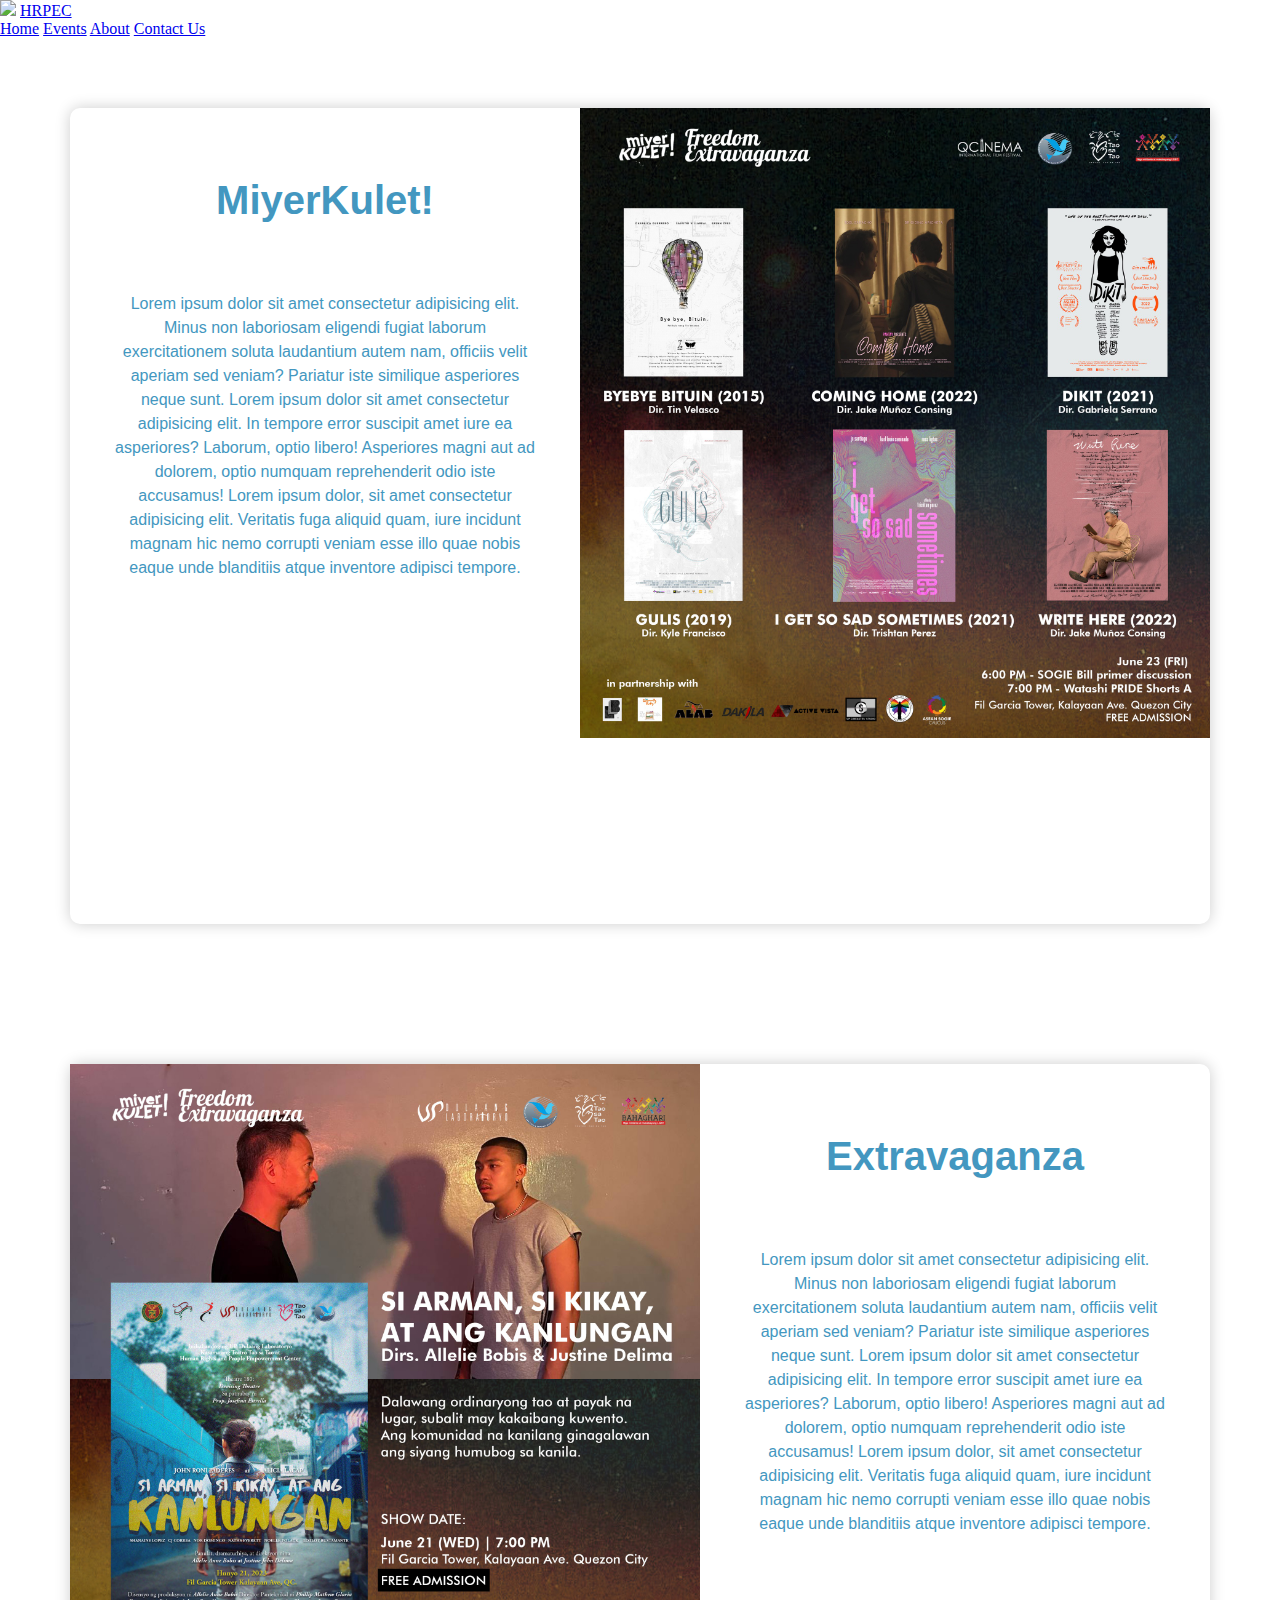
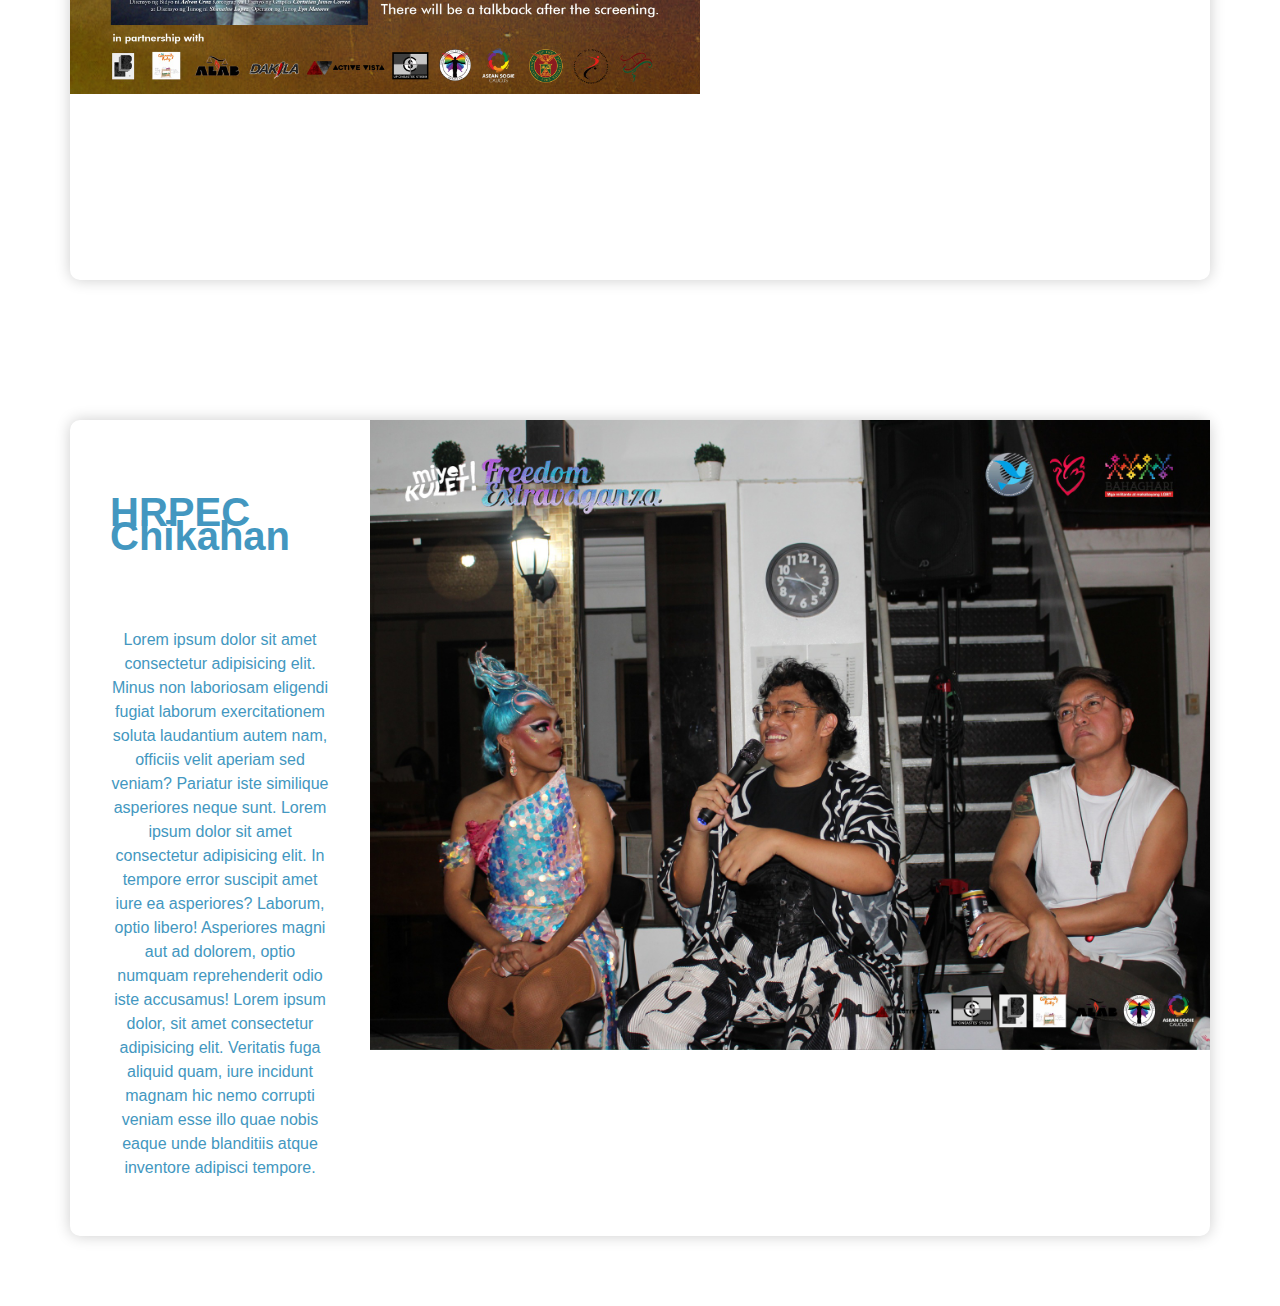
==== events.html @ 7d195649 "." ====
<!DOCTYPE html>
<html lang="en">
<head>

  <link rel="icon" type="jpg" href="header-images/hrpec-logo.jpg">
  <link rel="stylesheet" href="CSS/events.css">
  <link rel="stylesheet" href="CSS/header.css">

  <meta charset="UTF-8">
  <meta http-equiv="X-UA-Compatible" content="IE=edge">
  <meta name="viewport" content="width=device-width, initial-scale=1.0">
  <title>HRPEC-Events.com</title>
</head>
<body>
  <div class="header">
    <div class="left-header">
      <img class="hrpec-logo" src="header-images/hrpec-logo.jpg">
      <a class="hrpec-text" href="#top">HRPEC</a>
    </div>
    <div class="right-side-header">
      <a href="index.html" target="_self">Home</a>
      <a href="events.html" target="_self">Events</a>
      <a href="#footer-content" target="_self">About</a>
      <a href="#footer-content" target="_self">Contact Us</a>
    </div>
  </div>

  <div>
    <div class="events-content-grid">

      <div class="miyerkulet-content">
        <div>
          <p class="miyerkulet-text">MiyerKulet!</p>
        <p class="miyerkulet-info">
          Lorem ipsum dolor sit amet consectetur adipisicing elit. Minus non laboriosam eligendi fugiat laborum exercitationem soluta laudantium autem nam, officiis velit aperiam sed veniam? Pariatur iste similique asperiores neque sunt.
          Lorem ipsum dolor sit amet consectetur adipisicing elit. In tempore error suscipit amet iure ea asperiores? Laborum, optio libero! Asperiores magni aut ad dolorem, optio numquam reprehenderit odio iste accusamus!
          Lorem ipsum dolor, sit amet consectetur adipisicing elit. Veritatis fuga aliquid quam, iure incidunt magnam hic nemo corrupti veniam esse illo quae nobis eaque unde blanditiis atque inventore adipisci tempore.
        </p>
        </div>
        <img class="miyerkulet-image" src="stock-image2.jpg">
      </div>
  
      <div class="miyerkulet-content">
        <img class="miyerkulet-image" src="stock-image3.jpg">
        <div>
          <p class="miyerkulet-text">Extravaganza</p>
        <p class="miyerkulet-info">
          Lorem ipsum dolor sit amet consectetur adipisicing elit. Minus non laboriosam eligendi fugiat laborum exercitationem soluta laudantium autem nam, officiis velit aperiam sed veniam? Pariatur iste similique asperiores neque sunt.
          Lorem ipsum dolor sit amet consectetur adipisicing elit. In tempore error suscipit amet iure ea asperiores? Laborum, optio libero! Asperiores magni aut ad dolorem, optio numquam reprehenderit odio iste accusamus!
          Lorem ipsum dolor, sit amet consectetur adipisicing elit. Veritatis fuga aliquid quam, iure incidunt magnam hic nemo corrupti veniam esse illo quae nobis eaque unde blanditiis atque inventore adipisci tempore.
        </p>
        </div>
      </div>

      <div class="miyerkulet-content">
        <div>
          <p class="miyerkulet-text">HRPEC Chikahan</p>
        <p class="miyerkulet-info">
          Lorem ipsum dolor sit amet consectetur adipisicing elit. Minus non laboriosam eligendi fugiat laborum exercitationem soluta laudantium autem nam, officiis velit aperiam sed veniam? Pariatur iste similique asperiores neque sunt.
          Lorem ipsum dolor sit amet consectetur adipisicing elit. In tempore error suscipit amet iure ea asperiores? Laborum, optio libero! Asperiores magni aut ad dolorem, optio numquam reprehenderit odio iste accusamus!
          Lorem ipsum dolor, sit amet consectetur adipisicing elit. Veritatis fuga aliquid quam, iure incidunt magnam hic nemo corrupti veniam esse illo quae nobis eaque unde blanditiis atque inventore adipisci tempore.
        </p>
        </div>
        <img class="miyerkulet-image" src="stock-image4.jpg">
      </div>
    </div>
  </div>
  
</body>
</html>
---- CSS/events.css ----
body{
  margin: 0;
  background-color: white;
}
.stock-image{
  justify-content: center;
  object-fit: contain;
  height: 80vh;
  width: 80%;
}
.stock-image-content{
  text-align: center;
  color: white;
}
.events-image{
  object-fit: cover;
  object-position: center;
  justify-content: space-between;
  margin-bottom: 30px;
  margin-left: 30px;
  margin-top: 30px;
}
.events-content-grid{
  display: grid;
  grid-template-rows: 1fr 1fr 1fr;
}
.miyerkulet-content{
  display: flex;
  flex-direction: row;
  border: none;
  border-radius: 10px;
  box-shadow: 0px 0px 15px rgba(0, 0, 0, 0.20);
  background-color: rgb(255, 255, 255);
  margin: 70px 70px;
}
.miyerkulet-image{
  height: 70vh;
  width: 80%;
}
.miyerkulet-content p{
  display: flex;
  justify-content: center;
  align-items: center;
  line-height: 24px;
  color: rgb(67, 151, 192);
  padding: 40px 40px;
}
.miyerkulet-text{
  font-family: roboto, arial;
  font-size: 40px;
  font-weight: bolder;
  margin-bottom: 0;
  padding-bottom: 0;
}
.miyerkulet-info{
  text-align: center;
  margin-top: 0;
  font-family: roboto, arial;
}
.friday-content{
  border: none;
  border-radius: 10px;
  box-shadow: 0px 0px 15px rgba(0, 0, 0, 0.20);
  background-color: rgb(255, 255, 255);
  margin: 20px 20px;
}
.friday-content p{
  color: rgb(67, 151, 192);
  padding: 10px 10px;
}
.friday-text{
  display: flex;
  justify-content: center;
  align-items: center;
  font-family: roboto,arial;
  font-size: 30px;
  font-weight: bolder;
  margin-bottom: 0;
  padding-bottom: 0;
}
.friday-info{
  text-align: center;
  margin-top: 0;
  font-family: roboto,arial;
}

.HRPEC-chikahan-content{
  border: none;
  border-radius: 10px;
  box-shadow: 0px 0px 15px rgba(0, 0, 0, 0.20);
  background-color: rgb(255, 255, 255);
  margin: 20px 20px;
}
.HRPEC-chikahan-content p{
  color: rgb(67, 151, 192);
  padding: 10px 10px;
}
.HRPEC-chikahan-text{
  display: flex;
  justify-content: center;
  align-items: center;
  font-family: roboto,arial;
  font-size: 30px;
  font-weight: bolder;
  margin-bottom: 0;
  padding-bottom: 0;
}
.HRPEC-chikahan-info{
  text-align: center;
  margin-top: 0;
  font-family: roboto,arial;
}
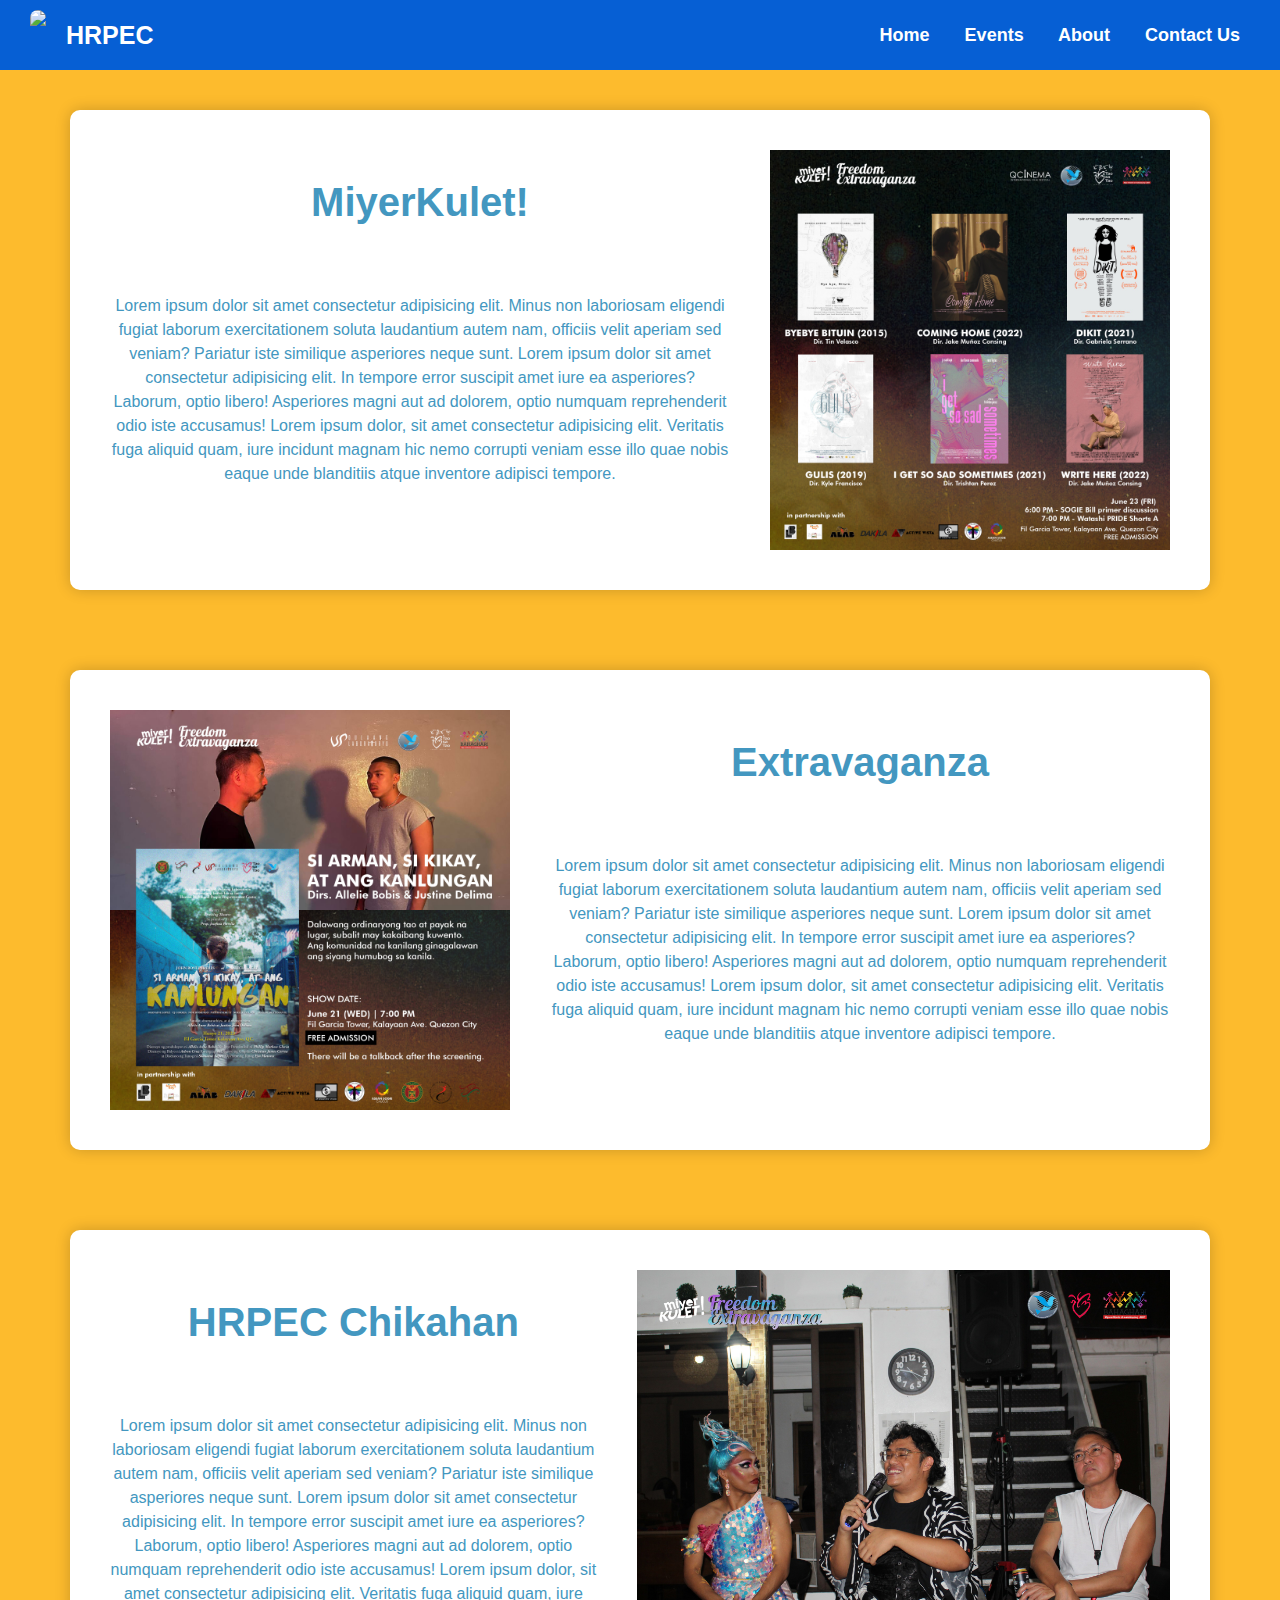
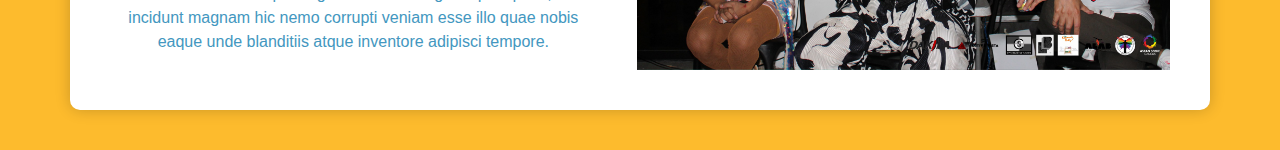
==== commit 3a36eb4b: "." ====
--- a/events.html
+++ b/events.html
@@ -30,18 +30,24 @@
 
       <div class="miyerkulet-content">
         <div>
-          <p class="miyerkulet-text">MiyerKulet!</p>
-        <p class="miyerkulet-info">
+          <p class="miyerkulet-text">
+            MiyerKulet!
+          </p>
+          <p class="miyerkulet-info">
           Lorem ipsum dolor sit amet consectetur adipisicing elit. Minus non laboriosam eligendi fugiat laborum exercitationem soluta laudantium autem nam, officiis velit aperiam sed veniam? Pariatur iste similique asperiores neque sunt.
           Lorem ipsum dolor sit amet consectetur adipisicing elit. In tempore error suscipit amet iure ea asperiores? Laborum, optio libero! Asperiores magni aut ad dolorem, optio numquam reprehenderit odio iste accusamus!
           Lorem ipsum dolor, sit amet consectetur adipisicing elit. Veritatis fuga aliquid quam, iure incidunt magnam hic nemo corrupti veniam esse illo quae nobis eaque unde blanditiis atque inventore adipisci tempore.
-        </p>
+          </p>
         </div>
-        <img class="miyerkulet-image" src="stock-image2.jpg">
+        <div class="miyerkulet-image-content">
+          <img class="miyerkulet-image" src="stock-image2.jpg">
+        </div>
       </div>
   
       <div class="miyerkulet-content">
-        <img class="miyerkulet-image" src="stock-image3.jpg">
+        <div class="extravaganza-image-content">
+          <img class="miyerkulet-image" src="stock-image3.jpg">
+        </div>
         <div>
           <p class="miyerkulet-text">Extravaganza</p>
         <p class="miyerkulet-info">
@@ -61,7 +67,9 @@
           Lorem ipsum dolor, sit amet consectetur adipisicing elit. Veritatis fuga aliquid quam, iure incidunt magnam hic nemo corrupti veniam esse illo quae nobis eaque unde blanditiis atque inventore adipisci tempore.
         </p>
         </div>
-        <img class="miyerkulet-image" src="stock-image4.jpg">
+        <div class="chikahan-image-content">
+          <img class="miyerkulet-image" src="stock-image4.jpg">
+        </div>
       </div>
     </div>
   </div>
--- a/CSS/events.css
+++ b/CSS/events.css
@@ -1,6 +1,6 @@
 body{
   margin: 0;
-  background-color: white;
+  background-color: rgba(253, 187, 45, 100);
 }
 .stock-image{
   justify-content: center;
@@ -31,11 +31,15 @@
   border-radius: 10px;
   box-shadow: 0px 0px 15px rgba(0, 0, 0, 0.20);
   background-color: rgb(255, 255, 255);
-  margin: 70px 70px;
+  margin:40px 70px;
 }
 .miyerkulet-image{
-  height: 70vh;
-  width: 80%;
+  object-fit: cover;
+  height: 400px;
+}
+.miyerkulet-image-content{
+  margin-top: 40px;
+  margin-right: 40px;
 }
 .miyerkulet-content p{
   display: flex;
@@ -57,56 +61,11 @@
   margin-top: 0;
   font-family: roboto, arial;
 }
-.friday-content{
-  border: none;
-  border-radius: 10px;
-  box-shadow: 0px 0px 15px rgba(0, 0, 0, 0.20);
-  background-color: rgb(255, 255, 255);
-  margin: 20px 20px;
+.extravaganza-image-content{
+  margin-left: 40px;
+  margin-top: 40px;
 }
-.friday-content p{
-  color: rgb(67, 151, 192);
-  padding: 10px 10px;
-}
-.friday-text{
-  display: flex;
-  justify-content: center;
-  align-items: center;
-  font-family: roboto,arial;
-  font-size: 30px;
-  font-weight: bolder;
-  margin-bottom: 0;
-  padding-bottom: 0;
-}
-.friday-info{
-  text-align: center;
-  margin-top: 0;
-  font-family: roboto,arial;
-}
-
-.HRPEC-chikahan-content{
-  border: none;
-  border-radius: 10px;
-  box-shadow: 0px 0px 15px rgba(0, 0, 0, 0.20);
-  background-color: rgb(255, 255, 255);
-  margin: 20px 20px;
-}
-.HRPEC-chikahan-content p{
-  color: rgb(67, 151, 192);
-  padding: 10px 10px;
-}
-.HRPEC-chikahan-text{
-  display: flex;
-  justify-content: center;
-  align-items: center;
-  font-family: roboto,arial;
-  font-size: 30px;
-  font-weight: bolder;
-  margin-bottom: 0;
-  padding-bottom: 0;
-}
-.HRPEC-chikahan-info{
-  text-align: center;
-  margin-top: 0;
-  font-family: roboto,arial;
+.chikahan-image-content{
+  margin-right: 40px;
+  margin-top: 40px;
 }--- a/CSS/header.css
+++ b/CSS/header.css
@@ -0,0 +1,52 @@
+.header{
+  width: 100wh;
+  /* position: fixed; */
+  display: flex;
+  flex-direction: row;
+  justify-content: space-between;
+  align-items: center;
+  font-family: roboto, arial;
+  font-weight: bolder;
+  font-size: 18px;
+  background-color: rgb(6, 95, 212);
+  color: white;
+  padding: 10px 10px;
+
+}
+.left-header{
+  display: flex;
+  flex: 1;
+  flex-direction: row;
+  align-items: center;
+  cursor: pointer;
+  padding-left: 20px;
+}
+.left-header a{
+  color: white;
+  text-decoration: none;
+  font-size: 25px;
+  margin: 0;
+}
+.left-header img{
+  height: 50px;
+  margin-right: 20px;
+  border: none;
+  border-radius: 25px;
+}
+.right-side-header a{
+  padding-right: 10px;
+  color: white;
+  text-decoration: none;
+  margin-right: 20px;
+}
+.right-side-header a:hover{
+  color: rgb(67, 209, 252);
+  transition: 0.30s;
+}
+.right-side-header p{
+  display: inline;
+  flex-direction: row;
+  align-items: center;
+  margin-right: 25px;
+  cursor: pointer;
+}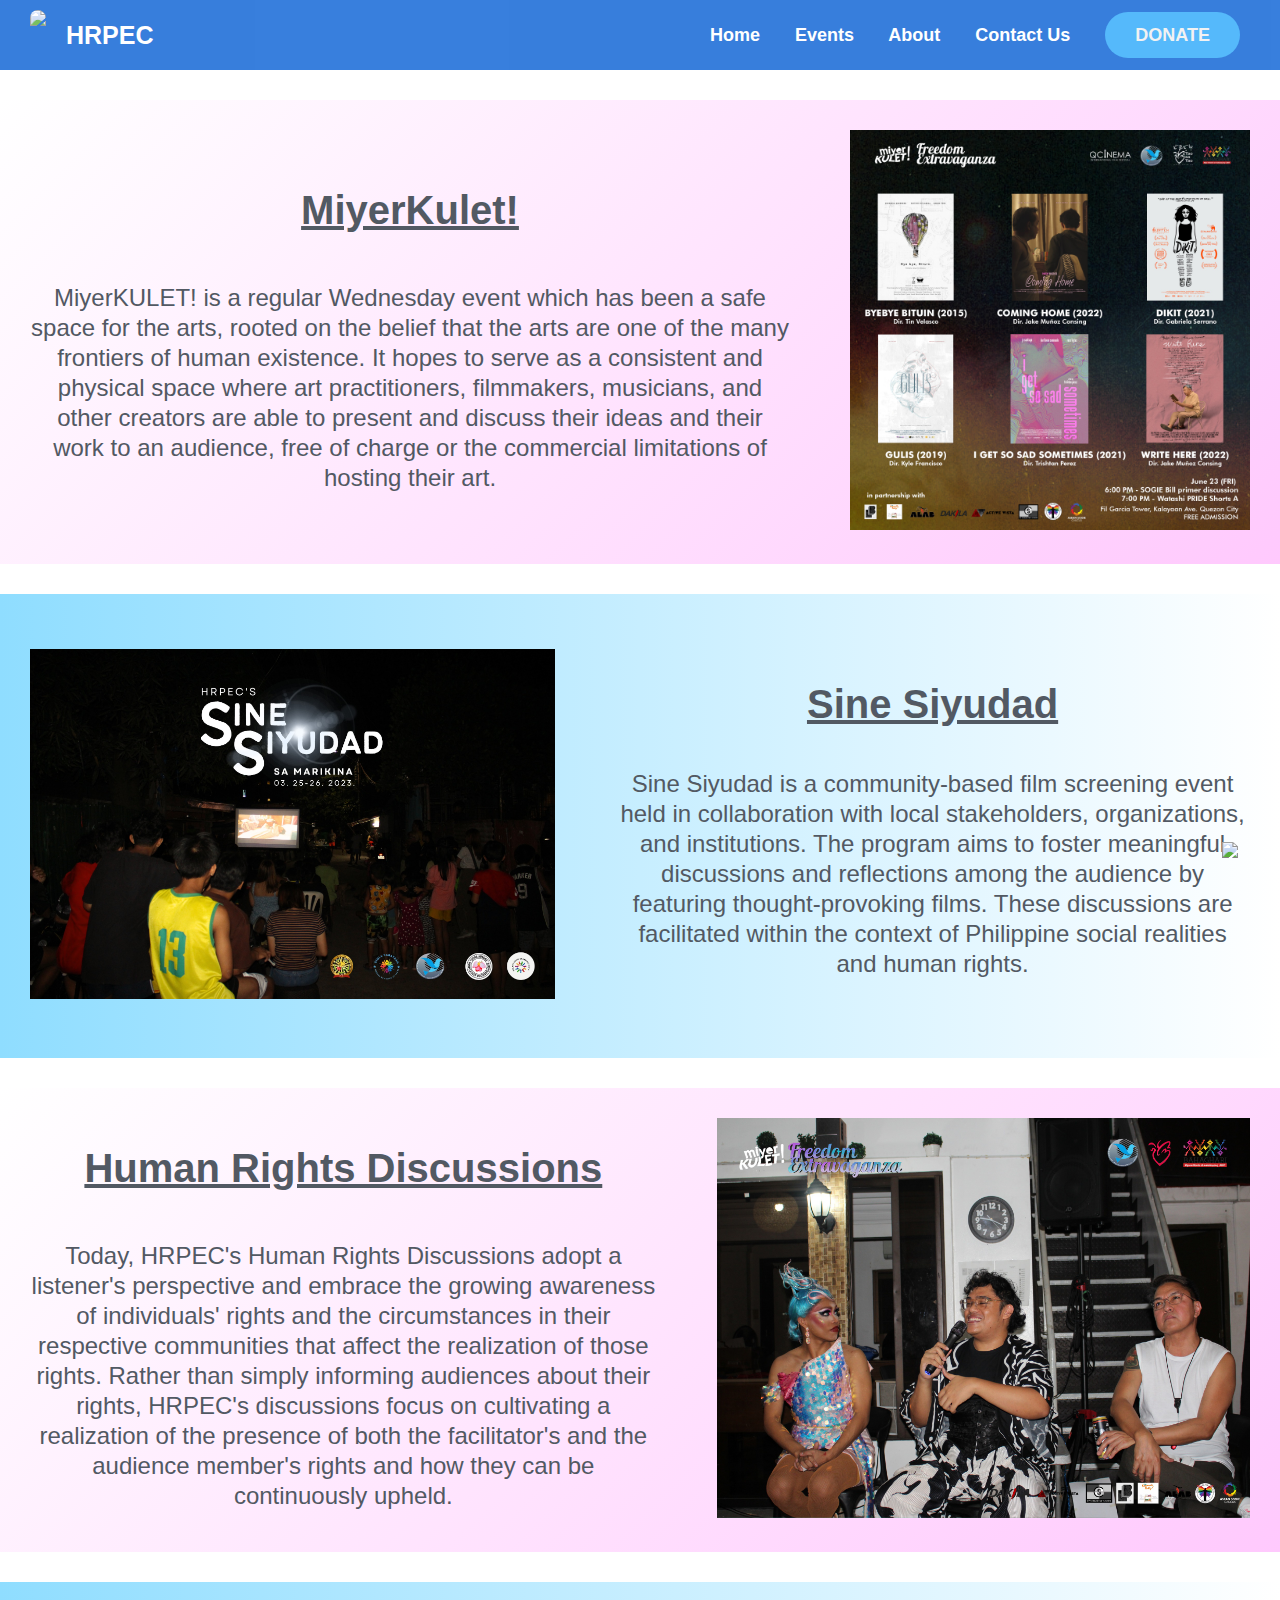
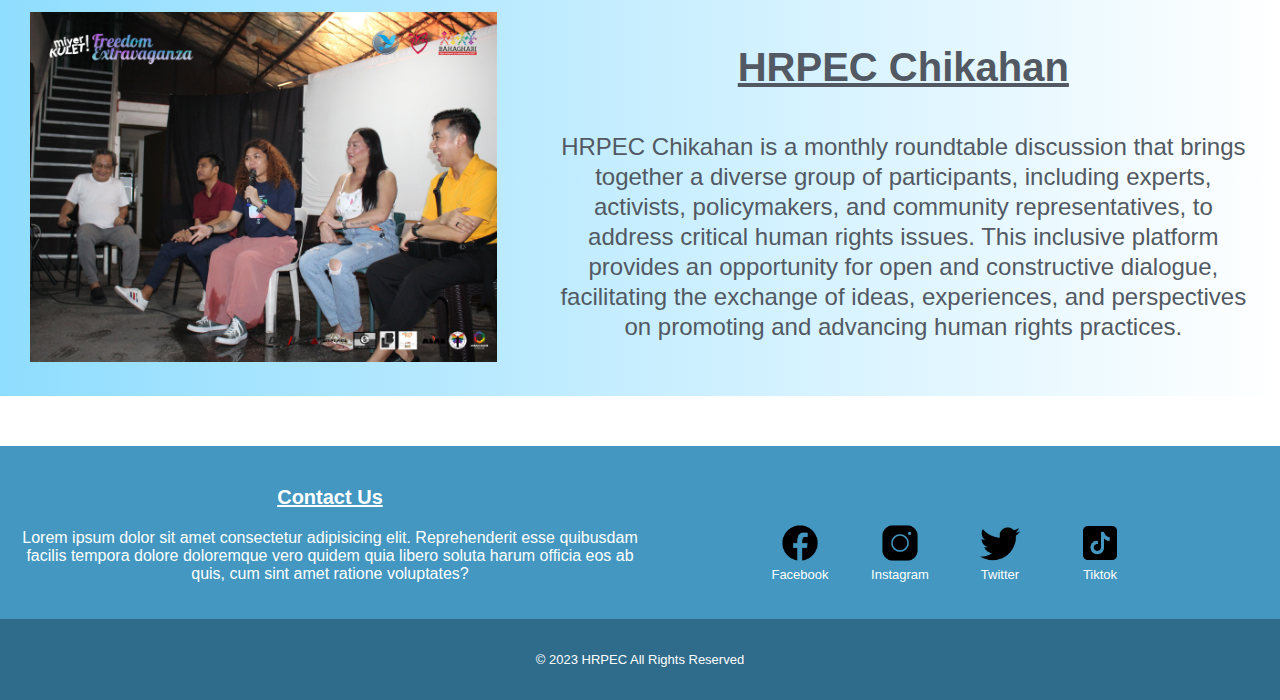
==== commit ac2c482b: "." ====
--- a/events.html
+++ b/events.html
@@ -5,6 +5,7 @@
   <link rel="icon" type="jpg" href="header-images/hrpec-logo.jpg">
   <link rel="stylesheet" href="CSS/events.css">
   <link rel="stylesheet" href="CSS/header.css">
+  <link rel="stylesheet" href="CSS/footer.css">
 
   <meta charset="UTF-8">
   <meta http-equiv="X-UA-Compatible" content="IE=edge">
@@ -20,8 +21,13 @@
     <div class="right-side-header">
       <a href="index.html" target="_self">Home</a>
       <a href="events.html" target="_self">Events</a>
-      <a href="#footer-content" target="_self">About</a>
+      <a href="#" target="_self">About</a>
       <a href="#footer-content" target="_self">Contact Us</a>
+      <a href="index.html" target="_self">
+        <button class="button-donate">
+          DONATE
+      </button>
+      </a>
     </div>
   </div>
 
@@ -29,50 +35,106 @@
     <div class="events-content-grid">
 
       <div class="miyerkulet-content">
-        <div>
+        <div class="miyerkulet-text-content">
           <p class="miyerkulet-text">
             MiyerKulet!
           </p>
           <p class="miyerkulet-info">
-          Lorem ipsum dolor sit amet consectetur adipisicing elit. Minus non laboriosam eligendi fugiat laborum exercitationem soluta laudantium autem nam, officiis velit aperiam sed veniam? Pariatur iste similique asperiores neque sunt.
-          Lorem ipsum dolor sit amet consectetur adipisicing elit. In tempore error suscipit amet iure ea asperiores? Laborum, optio libero! Asperiores magni aut ad dolorem, optio numquam reprehenderit odio iste accusamus!
-          Lorem ipsum dolor, sit amet consectetur adipisicing elit. Veritatis fuga aliquid quam, iure incidunt magnam hic nemo corrupti veniam esse illo quae nobis eaque unde blanditiis atque inventore adipisci tempore.
+            MiyerKULET! is a regular Wednesday event which has been a safe space for the arts, rooted on the belief that the arts are one of the many frontiers of human existence. It hopes to serve as a consistent and physical space where art practitioners, filmmakers, musicians, and other creators are able to present and discuss their ideas and their work to an audience, free of charge or the commercial limitations of hosting their art.
           </p>
         </div>
         <div class="miyerkulet-image-content">
           <img class="miyerkulet-image" src="stock-image2.jpg">
         </div>
       </div>
-  
-      <div class="miyerkulet-content">
+      
+      <div class="extravaganza-content">
         <div class="extravaganza-image-content">
-          <img class="miyerkulet-image" src="stock-image3.jpg">
+          <img class="extravaganza-image" src="stock-image5.jpg">
         </div>
         <div>
-          <p class="miyerkulet-text">Extravaganza</p>
-        <p class="miyerkulet-info">
-          Lorem ipsum dolor sit amet consectetur adipisicing elit. Minus non laboriosam eligendi fugiat laborum exercitationem soluta laudantium autem nam, officiis velit aperiam sed veniam? Pariatur iste similique asperiores neque sunt.
-          Lorem ipsum dolor sit amet consectetur adipisicing elit. In tempore error suscipit amet iure ea asperiores? Laborum, optio libero! Asperiores magni aut ad dolorem, optio numquam reprehenderit odio iste accusamus!
-          Lorem ipsum dolor, sit amet consectetur adipisicing elit. Veritatis fuga aliquid quam, iure incidunt magnam hic nemo corrupti veniam esse illo quae nobis eaque unde blanditiis atque inventore adipisci tempore.
+          <p class="extravaganza-text">Sine Siyudad</p>
+        <p class="extravaganza-info">
+          Sine Siyudad is a community-based film screening event held in collaboration with local stakeholders, organizations, and institutions. The program aims to foster meaningful discussions and reflections among the audience by featuring thought-provoking films. These discussions are facilitated within the context of Philippine social realities and human rights.
         </p>
         </div>
       </div>
 
       <div class="miyerkulet-content">
         <div>
-          <p class="miyerkulet-text">HRPEC Chikahan</p>
+          <p class="miyerkulet-text">Human Rights Discussions</p>
         <p class="miyerkulet-info">
-          Lorem ipsum dolor sit amet consectetur adipisicing elit. Minus non laboriosam eligendi fugiat laborum exercitationem soluta laudantium autem nam, officiis velit aperiam sed veniam? Pariatur iste similique asperiores neque sunt.
-          Lorem ipsum dolor sit amet consectetur adipisicing elit. In tempore error suscipit amet iure ea asperiores? Laborum, optio libero! Asperiores magni aut ad dolorem, optio numquam reprehenderit odio iste accusamus!
-          Lorem ipsum dolor, sit amet consectetur adipisicing elit. Veritatis fuga aliquid quam, iure incidunt magnam hic nemo corrupti veniam esse illo quae nobis eaque unde blanditiis atque inventore adipisci tempore.
+          Today, HRPEC's Human Rights Discussions adopt a listener's perspective and embrace the growing awareness of individuals' rights and the circumstances in their respective communities that affect the realization of those rights. Rather than simply informing audiences about their rights, HRPEC's discussions focus on cultivating a realization of the presence of both the facilitator's and the audience member's rights and how they can be continuously upheld.
         </p>
         </div>
         <div class="chikahan-image-content">
           <img class="miyerkulet-image" src="stock-image4.jpg">
         </div>
       </div>
+
+      <div class="extravaganza-content">
+        <div class="extravaganza-image-content">
+          <img class="extravaganza-image" src="stock-image6.jpg">
+        </div>
+        <div>
+          <p class="extravaganza-text">HRPEC Chikahan</p>
+        <p class="extravaganza-info">
+          HRPEC Chikahan is a monthly roundtable discussion that brings together a diverse group of participants, including experts, activists, policymakers, and community representatives, to address critical human rights issues. This inclusive platform provides an opportunity for open and constructive dialogue, facilitating the exchange of ideas, experiences, and perspectives on promoting and advancing human rights practices.
+        </p>
+        </div>
+      </div>
+      
     </div>
   </div>
   
+
+  <div class="scroll-up">
+    <a class="scroll-up-logo" id="scrollUp" href="#top">
+      <img src="assets/top.png">
+    </a>
+    </div>
 </body>
+
+<footer class="footer-content" id="footer-content">
+
+  <div class="contact-us" id="footer-content">
+    <p class="contactus-footer">
+      Contact Us
+    </p>
+    <p class="info-footer" >
+      Lorem ipsum dolor sit amet consectetur adipisicing elit. Reprehenderit esse quibusdam facilis tempora dolore doloremque vero quidem quia libero soluta harum officia eos ab quis, cum sint amet ratione voluptates?
+    </p>
+  </div>
+    <div class="right-side-logo">
+      <a href="https://www.facebook.com/HRPECPhils" target="_blank">
+        <div class="fb-logo">
+          <img src="fb-icon.png" >
+          <p>Facebook</p>
+      </div>
+      </a>
+      <a href="https://www.instagram.com/hrpecphils/" target="_blank">
+        <div class="ig-logo">
+          <img src="ig-icon.png">
+          <p>Instagram</p>
+        </div>
+      </a>
+      <a href="https://twitter.com/HRPECPhils" target="_blank">
+        <div class="twitter-logo">
+          <img src="twitter-icon.png">
+          <p>Twitter</p>
+        </div>
+      </a>
+      <a href="https://www.tiktok.com/@hrpecphils?lang=en" target="_blank">
+        <div class="tiktok-logo">
+          <img src="tiktok-icon.png">
+          <p>Tiktok</p>
+        </div>
+      </a>
+    </div>
+</footer>
+<div class="copyright">
+  <p class="copyright-content">
+    © 2023 HRPEC All Rights Reserved
+  </p>
+</div>
 </html>--- a/CSS/events.css
+++ b/CSS/events.css
@@ -1,6 +1,6 @@
 body{
   margin: 0;
-  background-color: rgba(253, 187, 45, 100);
+  background-color: white;
 }
 .stock-image{
   justify-content: center;
@@ -12,14 +12,6 @@
   text-align: center;
   color: white;
 }
-.events-image{
-  object-fit: cover;
-  object-position: center;
-  justify-content: space-between;
-  margin-bottom: 30px;
-  margin-left: 30px;
-  margin-top: 30px;
-}
 .events-content-grid{
   display: grid;
   grid-template-rows: 1fr 1fr 1fr;
@@ -27,45 +19,91 @@
 .miyerkulet-content{
   display: flex;
   flex-direction: row;
+  justify-content: space-between;
+  align-items: center;
   border: none;
-  border-radius: 10px;
-  box-shadow: 0px 0px 15px rgba(0, 0, 0, 0.20);
-  background-color: rgb(255, 255, 255);
-  margin:40px 70px;
+  background: linear-gradient(135deg,rgb(255,255,255) 0%,rgb(255,201,253) 100%);
+  margin-top: 30px;
 }
 .miyerkulet-image{
   object-fit: cover;
   height: 400px;
-}
-.miyerkulet-image-content{
-  margin-top: 40px;
-  margin-right: 40px;
+  margin: 30px 30px;
 }
 .miyerkulet-content p{
   display: flex;
   justify-content: center;
   align-items: center;
-  line-height: 24px;
-  color: rgb(67, 151, 192);
-  padding: 40px 40px;
+  text-align: center;
+  color: rgb(82,89,99);
 }
 .miyerkulet-text{
   font-family: roboto, arial;
   font-size: 40px;
   font-weight: bolder;
-  margin-bottom: 0;
-  padding-bottom: 0;
+  text-decoration: underline;
+  padding-bottom: 10px;
 }
 .miyerkulet-info{
   text-align: center;
   margin-top: 0;
+  padding-top: 0;
+  padding-left: 30px;
+  padding-right: 30px;
+  font-size: 24px;
+  line-height: 30px;
   font-family: roboto, arial;
 }
-.extravaganza-image-content{
-  margin-left: 40px;
-  margin-top: 40px;
+.extravaganza-content{
+  display: flex;
+  flex-direction: row;
+  justify-content: space-between;
+  align-items: center;
+  border: none;
+  background: linear-gradient(90deg,rgb(143, 221, 255) 0%,rgb(255,255,255) 100%);
+  margin-top: 30px;
 }
-.chikahan-image-content{
-  margin-right: 40px;
-  margin-top: 40px;
+.extravaganza-image{
+  object-fit: cover;
+  height: 350px;
+  margin: 30px 30px;
+}
+.extravaganza-content p{
+  display: flex;
+  justify-content: center;
+  align-items: center;
+  text-align: center;
+  line-height: 30px;
+  color: rgb(82,89,99);
+}
+.extravaganza-text{
+  font-family: roboto, arial;
+  font-size: 40px;
+  font-weight: bolder;
+  text-decoration: underline;
+  padding-bottom: 10px;
+}
+.extravaganza-info{
+  text-align: center;
+  margin-top: 0;
+  padding-top: 0;
+  padding-left: 30px;
+  padding-right: 30px;
+  font-size: 24px;
+  line-height: 30px;
+  font-family: roboto, arial;
+}
+.scroll-up{
+  bottom: 20px;
+  right: 20px;
+  width: 38px;
+  height: 38px;
+  background: url(../images/top.png) no-repeat;
+  position: fixed;
+  z-index: 2147483647;
+  transition: 0.15s;
+}
+.scroll-up a{
+  color: #337ab7;
+  text-decoration:none;
 }--- a/CSS/header.css
+++ b/CSS/header.css
@@ -11,7 +11,8 @@
   background-color: rgb(6, 95, 212);
   color: white;
   padding: 10px 10px;
-
+  opacity: 80%;
+  
 }
 .left-header{
   display: flex;
@@ -49,4 +50,28 @@
   align-items: center;
   margin-right: 25px;
   cursor: pointer;
+}
+.button-donate{
+  padding: 12.5px 30px;
+  border: 0;
+  border-radius: 100px;
+  background-color: #2ba8fb;
+  color: rgb(239, 239, 239);
+  font-size: 18px;
+  font-weight: Bold;
+  transition: all 0.5s;
+  -webkit-transition: all 0.5s;
+}
+.button-donate:hover {
+  background-color: #6fc5ff;
+  box-shadow: 0 0 20px #6fc5ff50;
+  transform: scale(1.1);
+  color: white;
+}
+.button-donate:active {
+  background-color: #3d94cf;
+  transition: all 0.25s;
+  -webkit-transition: all 0.25s;
+  box-shadow: none;
+  transform: scale(0.98);
 }--- a/CSS/footer.css
+++ b/CSS/footer.css
@@ -0,0 +1,83 @@
+.footer-content{
+  display: grid;
+  grid-template-columns: 1fr 1fr;
+  background-color: rgb(67, 151, 192);
+  padding: 20px 20px;
+  margin-top: 50px;
+}
+.footer-content p{
+  color: white;
+  font-family: roboto, arial;
+  text-align: center;
+}
+.footer-content .aboutus-footer{
+  display: flex;
+  justify-content: center;
+  font-size: 20px;
+  font-weight: bolder;
+  text-decoration: underline;
+}
+.footer-content .info-footer {
+  color: rgb(255, 255, 255);
+}
+.footer-content .contactus-footer{
+  display: flex;
+  justify-content: center;
+  font-size: 20px;
+  font-weight: bolder;
+  text-decoration: underline;
+}
+.footer-content .contact-us .right-side-logo{
+  display: flex;
+  flex-direction: row;
+  justify-content: center;
+  align-items: center;
+}
+.right-side-logo .social-text{
+  display: flex;
+  justify-content: center;
+  flex-direction: row;
+}
+.right-side-logo{
+  display: flex;
+  flex-direction: row;
+  justify-content: center;
+  align-items: center;
+  margin-top: 40px;
+}
+.right-side-logo img{
+  padding-left: 30px;
+  padding-right: 30px;
+  height: 40px;
+}
+.right-side-logo p{
+  display: flex;
+  flex-direction: row;
+  justify-content: center;
+  text-align: center;
+  margin-top: 0;
+  margin-bottom: 0;
+  font-size: 13px;
+}
+.right-side-logo a{
+  text-decoration: none;
+  padding-top: 10px;
+  padding-bottom: 10px;
+}
+.right-side-logo a:hover{
+  background-color: rgb(62, 143, 184);
+  border: none;
+  border-radius: 10px;
+  transition: 0.30s;
+}
+.copyright{
+  font-family: roboto, arial;
+  font-size: 13px;
+  color: white;
+  display: flex;
+  justify-content: center;
+  background-color: rgb(47, 107, 138);
+  padding: 20px 20px;
+  margin-top: 0;
+  margin-bottom: 0;
+}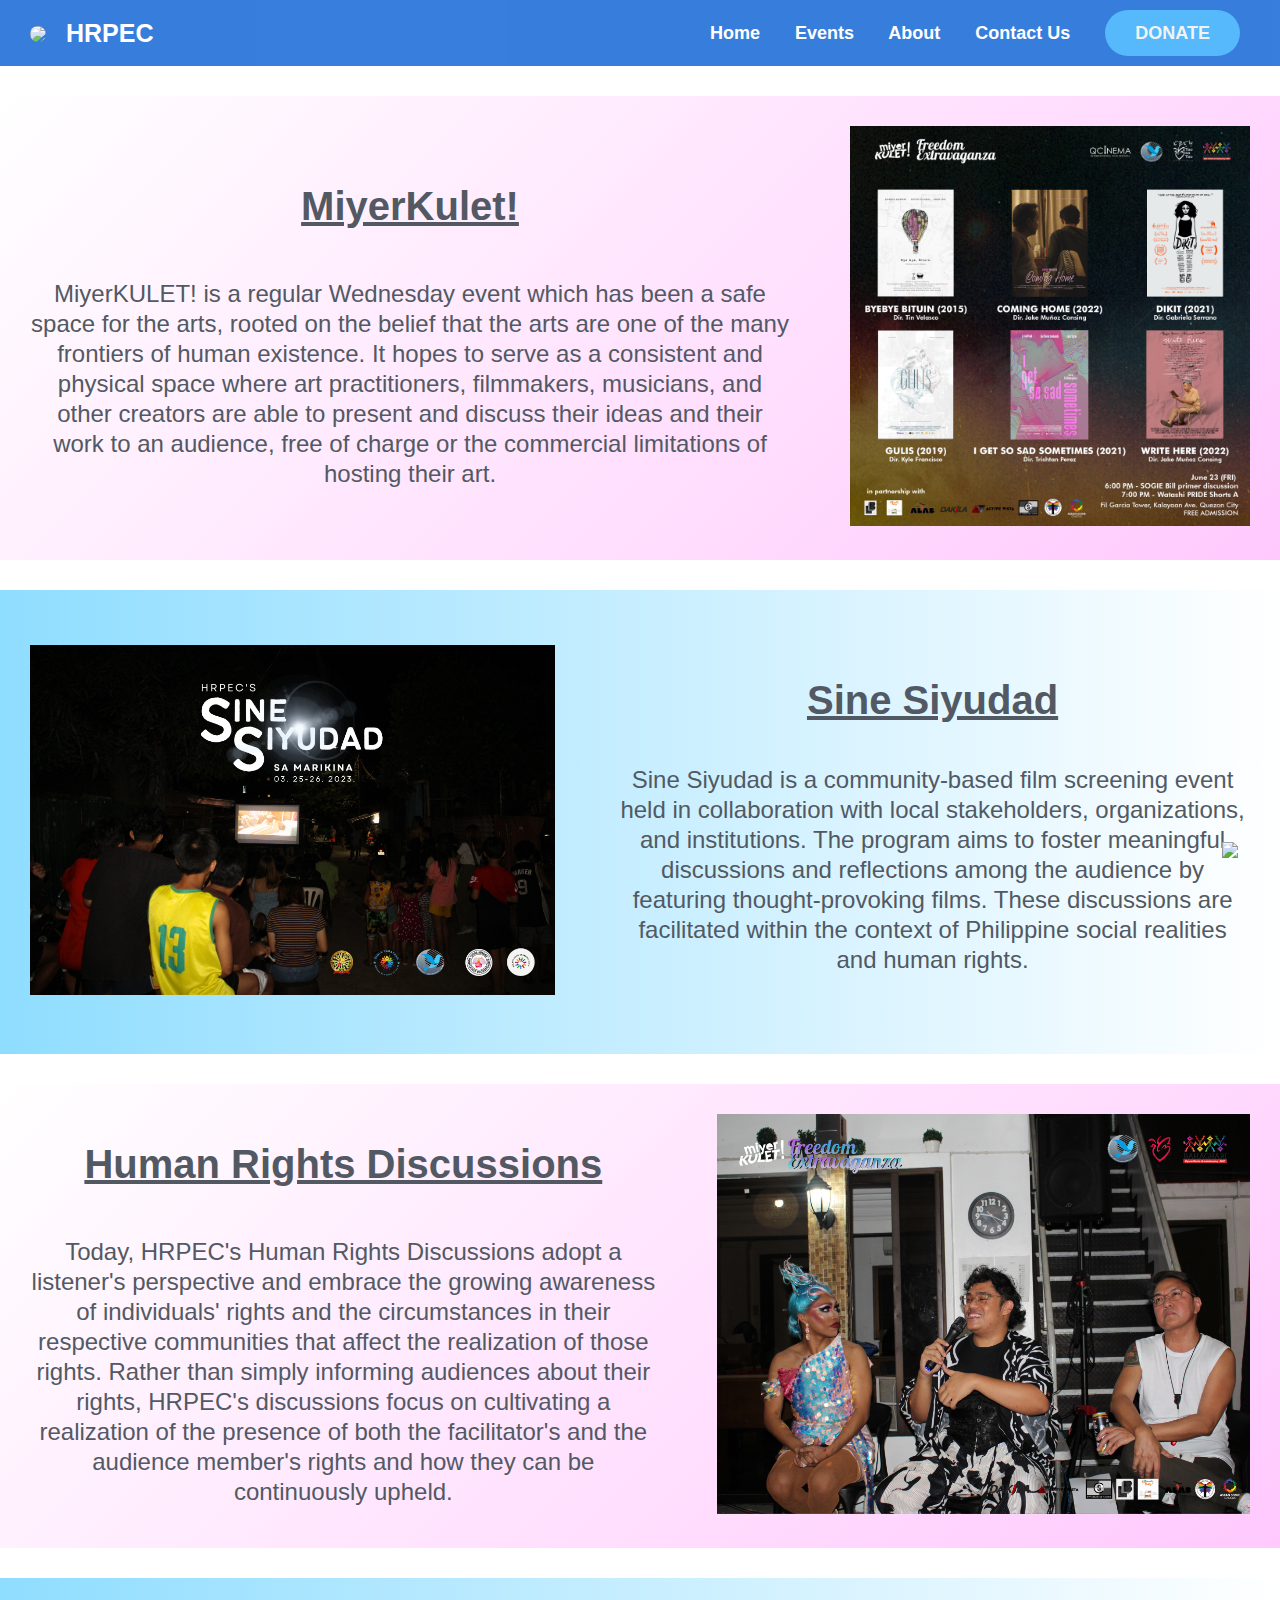
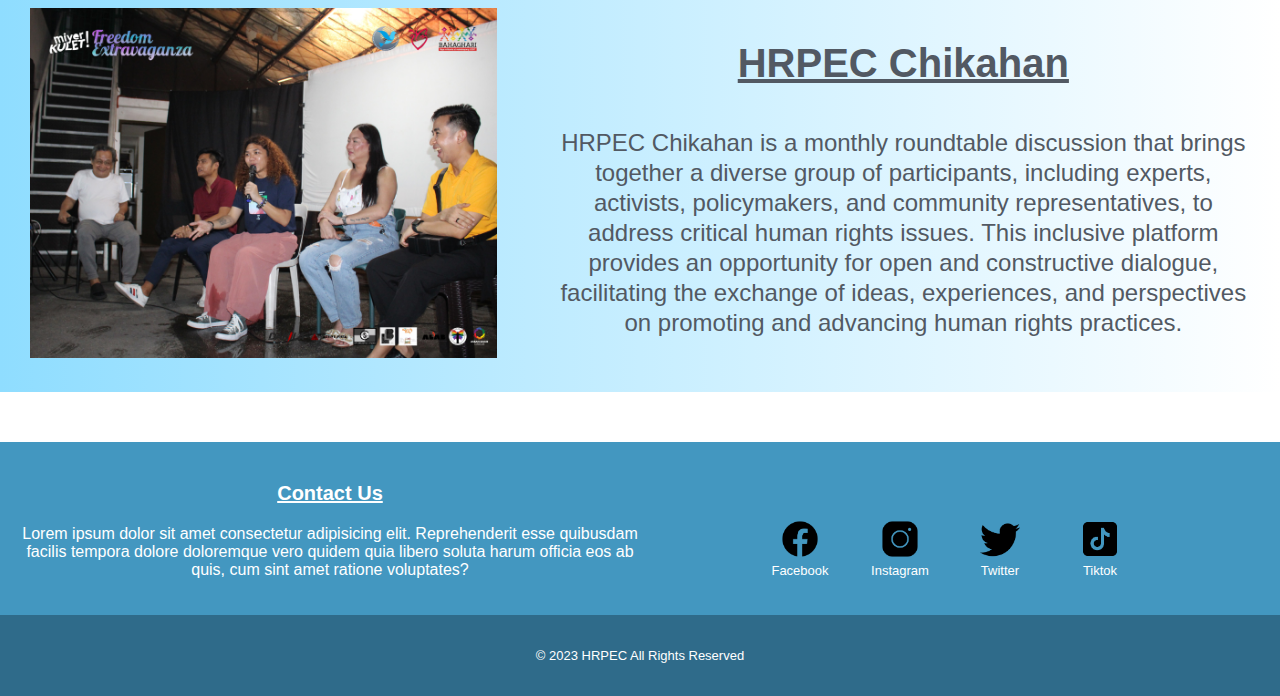
==== commit ebb17e71: "." ====
--- a/events.html
+++ b/events.html
@@ -15,13 +15,13 @@
 <body>
   <div class="header">
     <div class="left-header">
-      <img class="hrpec-logo" src="header-images/hrpec-logo.jpg">
-      <a class="hrpec-text" href="#top">HRPEC</a>
+      <a href="index.html"><img class="hrpec-logo" src="header-images/hrpec-logo.jpg"></a>
+      <a class="hrpec-text" href="index.html">HRPEC</a>
     </div>
     <div class="right-side-header">
       <a href="index.html" target="_self">Home</a>
       <a href="events.html" target="_self">Events</a>
-      <a href="#" target="_self">About</a>
+      <a href="index.html" target="_self">About</a>
       <a href="#footer-content" target="_self">Contact Us</a>
       <a href="index.html" target="_self">
         <button class="button-donate">
